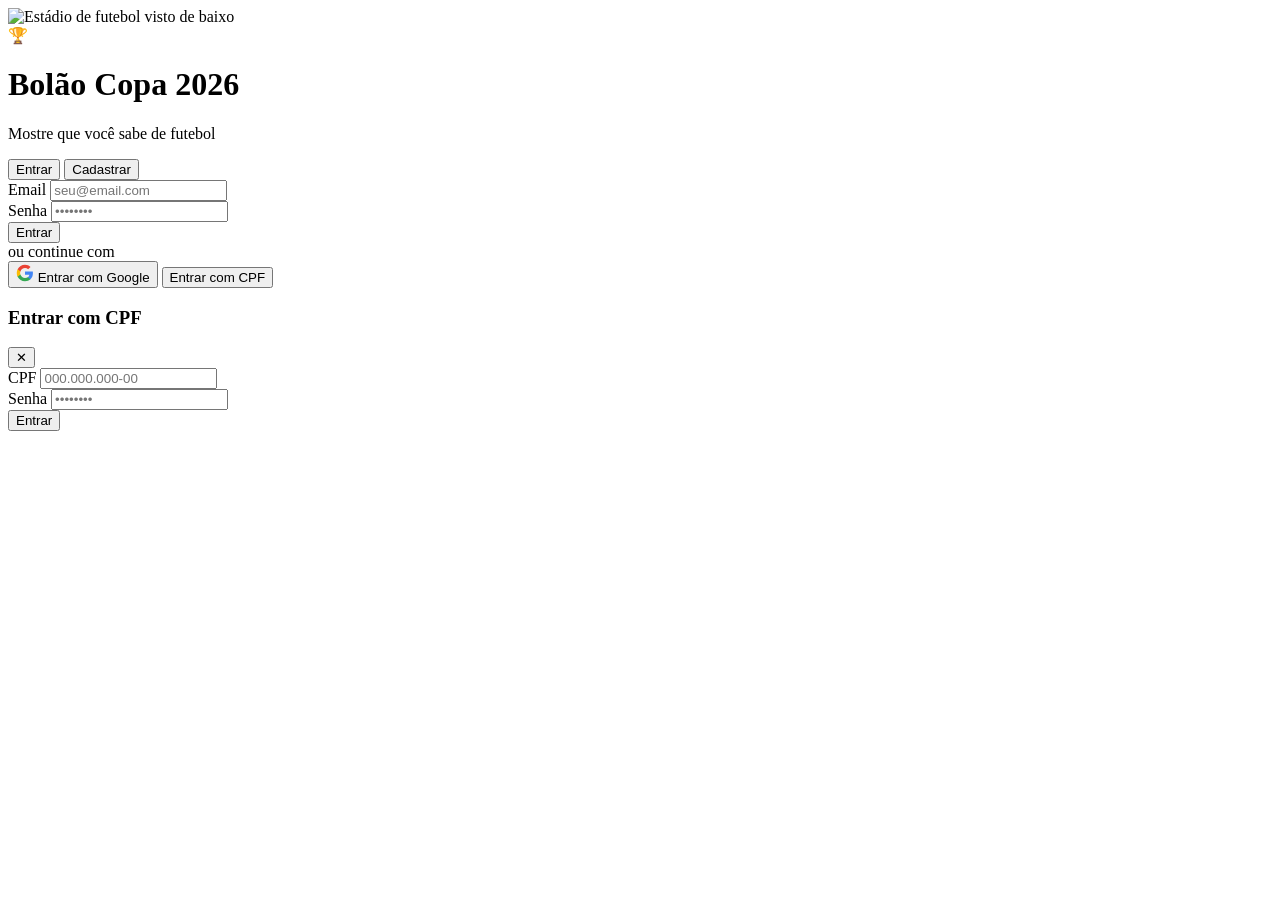
==== index.html @ 90c9f1b7 "Add files via upload" ====
<!DOCTYPE html>
<html lang="pt-BR">
<head>
  <meta charset="UTF-8">
  <meta name="viewport" content="width=device-width, initial-scale=1.0">
  <title>Bolão Copa 2026</title>
  <link rel="preconnect" href="https://fonts.googleapis.com">
  <link href="https://fonts.googleapis.com/css2?family=Inter:wght@300;400;500;600;700;800;900&display=swap" rel="stylesheet">
  <link rel="stylesheet" href="css/global.css">
  <link rel="stylesheet" href="css/auth.css">
</head>
<body class="auth-page">

  <div class="auth-bg">
    <div class="auth-overlay"></div>
    <img
      src="https://images.unsplash.com/photo-1522778119026-d647f0596c20?w=1600&q=80"
      alt="Estádio de futebol visto de baixo"
      class="auth-bg-img"
    >
  </div>

  <main class="auth-container">
    <div class="auth-card" id="authCard">

      <div class="auth-logo">
        <div class="auth-trophy">🏆</div>
        <h1>Bolão Copa <span>2026</span></h1>
        <p>Mostre que você sabe de futebol</p>
      </div>

      <!-- TABS -->
      <div class="auth-tabs" id="authTabs">
        <button class="auth-tab active" data-tab="login" onclick="switchAuthTab('login')">Entrar</button>
        <button class="auth-tab" data-tab="register" onclick="switchAuthTab('register')">Cadastrar</button>
      </div>

      <!-- LOGIN FORM -->
      <div id="formLogin" class="auth-form">
        <div class="form-group">
          <label for="loginEmail">Email</label>
          <input type="email" id="loginEmail" placeholder="seu@email.com" autocomplete="email">
        </div>
        <div class="form-group">
          <label for="loginPass">Senha</label>
          <input type="password" id="loginPass" placeholder="••••••••" autocomplete="current-password">
        </div>
        <div id="loginError" class="form-error" style="display:none"></div>
        <button class="btn-primary" onclick="doEmailLogin()" id="btnLogin">
          <span>Entrar</span>
        </button>
        <div class="auth-divider"><span>ou continue com</span></div>
        <button class="btn-social" onclick="doGoogleLogin()">
          <svg width="18" height="18" viewBox="0 0 24 24" aria-hidden="true">
            <path fill="#4285F4" d="M22.56 12.25c0-.78-.07-1.53-.2-2.25H12v4.26h5.92c-.26 1.37-1.04 2.53-2.21 3.31v2.77h3.57c2.08-1.92 3.28-4.74 3.28-8.09z"/>
            <path fill="#34A853" d="M12 23c2.97 0 5.46-.98 7.28-2.66l-3.57-2.77c-.98.66-2.23 1.06-3.71 1.06-2.86 0-5.29-1.93-6.16-4.53H2.18v2.84C3.99 20.53 7.7 23 12 23z"/>
            <path fill="#FBBC05" d="M5.84 14.09c-.22-.66-.35-1.36-.35-2.09s.13-1.43.35-2.09V7.07H2.18C1.43 8.55 1 10.22 1 12s.43 3.45 1.18 4.93l2.85-2.22.81-.62z"/>
            <path fill="#EA4335" d="M12 5.38c1.62 0 3.06.56 4.21 1.64l3.15-3.15C17.45 2.09 14.97 1 12 1 7.7 1 3.99 3.47 2.18 7.07l3.66 2.84c.87-2.6 3.3-4.53 6.16-4.53z"/>
          </svg>
          Entrar com Google
        </button>
        <button class="btn-outline" onclick="showCpfModal()">Entrar com CPF</button>
      </div>

      <!-- REGISTER FORM -->
      <div id="formRegister" class="auth-form" style="display:none">
        <div class="form-group">
          <label for="regName">Nome completo</label>
          <input type="text" id="regName" placeholder="Seu nome" autocomplete="name">
        </div>
        <div class="form-group">
          <label for="regEmail">Email</label>
          <input type="email" id="regEmail" placeholder="seu@email.com" autocomplete="email">
        </div>
        <div class="form-group">
          <label for="regPass">Senha</label>
          <input type="password" id="regPass" placeholder="Mínimo 8 caracteres" autocomplete="new-password">
        </div>
        <div id="registerError" class="form-error" style="display:none"></div>
        <button class="btn-primary" onclick="doEmailRegister()" id="btnRegister">
          <span>Criar conta</span>
        </button>
        <div class="auth-divider"><span>ou cadastre com</span></div>
        <button class="btn-social" onclick="doGoogleLogin()">
          <svg width="18" height="18" viewBox="0 0 24 24" aria-hidden="true">
            <path fill="#4285F4" d="M22.56 12.25c0-.78-.07-1.53-.2-2.25H12v4.26h5.92c-.26 1.37-1.04 2.53-2.21 3.31v2.77h3.57c2.08-1.92 3.28-4.74 3.28-8.09z"/>
            <path fill="#34A853" d="M12 23c2.97 0 5.46-.98 7.28-2.66l-3.57-2.77c-.98.66-2.23 1.06-3.71 1.06-2.86 0-5.29-1.93-6.16-4.53H2.18v2.84C3.99 20.53 7.7 23 12 23z"/>
            <path fill="#FBBC05" d="M5.84 14.09c-.22-.66-.35-1.36-.35-2.09s.13-1.43.35-2.09V7.07H2.18C1.43 8.55 1 10.22 1 12s.43 3.45 1.18 4.93l2.85-2.22.81-.62z"/>
            <path fill="#EA4335" d="M12 5.38c1.62 0 3.06.56 4.21 1.64l3.15-3.15C17.45 2.09 14.97 1 12 1 7.7 1 3.99 3.47 2.18 7.07l3.66 2.84c.87-2.6 3.3-4.53 6.16-4.53z"/>
          </svg>
          Cadastrar com Google
        </button>
      </div>

    </div>
  </main>

  <!-- CPF MODAL -->
  <div class="modal-overlay" id="cpfModal" onclick="hideCpfModal(event)">
    <div class="modal-box">
      <div class="modal-header">
        <h3>Entrar com CPF</h3>
        <button class="modal-close" onclick="hideCpfModal()">✕</button>
      </div>
      <div class="form-group">
        <label for="cpfInput">CPF</label>
        <input type="text" id="cpfInput" placeholder="000.000.000-00" maxlength="14" oninput="maskCPF(this)">
      </div>
      <div class="form-group">
        <label for="cpfPass">Senha</label>
        <input type="password" id="cpfPass" placeholder="••••••••">
      </div>
      <div id="cpfError" class="form-error" style="display:none"></div>
      <button class="btn-primary" onclick="doCpfLogin()">Entrar</button>
    </div>
  </div>

  <!-- TOAST -->
  <div class="toast" id="toast" role="alert" aria-live="polite"></div>

  <!-- Supabase -->
  <script src="https://cdn.jsdelivr.net/npm/@supabase/supabase-js@2/dist/umd/supabase.min.js"></script>
  <script src="js/config.js"></script>
  <script src="js/auth.js"></script>
</body>
</html>
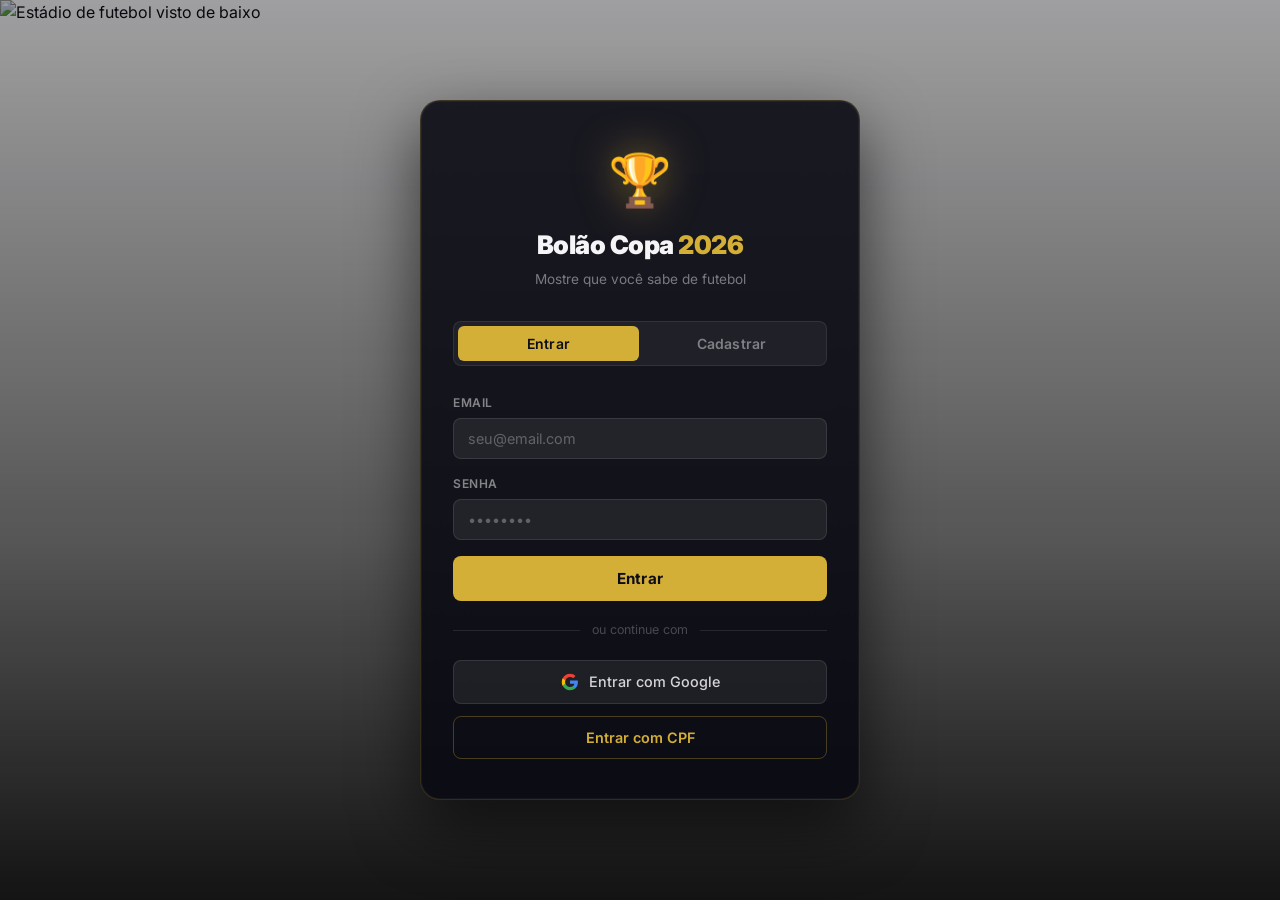
==== commit d55d5214: "Google auth arrumando google auth" ====
--- a/index.html
+++ b/index.html
@@ -115,12 +115,23 @@
     </div>
   </div>
 
-  <!-- TOAST -->
+<!-- TOAST -->
   <div class="toast" id="toast" role="alert" aria-live="polite"></div>
 
-  <!-- Supabase -->
-  <script src="https://cdn.jsdelivr.net/npm/@supabase/supabase-js@2/dist/umd/supabase.min.js"></script>
-  <script src="js/config.js"></script>
-  <script src="js/auth.js"></script>
+  <script>
+    window.addEventListener('load', function() {
+      var s1 = document.createElement('script');
+      s1.src = 'https://cdn.jsdelivr.net/npm/@supabase/supabase-js@2/dist/umd/supabase.min.js';
+      s1.onload = function() {
+        var s2 = document.createElement('script'); s2.src = 'js/config.js';
+        s2.onload = function() {
+          var s3 = document.createElement('script'); s3.src = 'js/auth.js';
+          document.body.appendChild(s3);
+        };
+        document.body.appendChild(s2);
+      };
+      document.body.appendChild(s1);
+    });
+  </script>
 </body>
 </html>
--- a/css/global.css
+++ b/css/global.css
@@ -0,0 +1,330 @@
+/* =============================================
+   BOLÃO COPA 2026 — Global Styles
+   Paleta: Gelo #F5F5F7 · Ouro #D4AF37
+   ============================================= */
+
+:root {
+  /* Brand */
+  --gold: #D4AF37;
+  --gold-light: #E8CF6A;
+  --gold-dark: #A88A20;
+  --gold-bg: rgba(212, 175, 55, 0.1);
+  --gold-border: rgba(212, 175, 55, 0.25);
+
+  /* Neutrals — Light */
+  --bg: #F5F5F7;
+  --bg-2: #FFFFFF;
+  --bg-3: #EBEBED;
+  --bg-4: #E0E0E3;
+  --text: #0D0D1A;
+  --text-2: #4A4A6A;
+  --text-3: #888899;
+  --border: rgba(13, 13, 26, 0.1);
+  --border-2: rgba(13, 13, 26, 0.06);
+  --card: #FFFFFF;
+  --shadow-sm: 0 1px 4px rgba(13,13,26,0.06);
+  --shadow: 0 2px 12px rgba(13,13,26,0.08);
+  --shadow-lg: 0 8px 32px rgba(13,13,26,0.12);
+
+  /* Semantic */
+  --green: #16a34a;
+  --green-bg: rgba(22, 163, 74, 0.1);
+  --red: #dc2626;
+  --red-bg: rgba(220, 38, 38, 0.1);
+  --blue: #2563eb;
+  --blue-bg: rgba(37, 99, 235, 0.08);
+
+  /* Layout */
+  --radius-sm: 8px;
+  --radius: 12px;
+  --radius-lg: 16px;
+  --radius-full: 999px;
+
+  /* Nav */
+  --topbar-h: 60px;
+  --nav-h: 52px;
+}
+
+/* Dark mode */
+body.dark {
+  --bg: #080812;
+  --bg-2: #0F0F22;
+  --bg-3: #161628;
+  --bg-4: #1E1E38;
+  --text: #F0F0F5;
+  --text-2: #9090B0;
+  --text-3: #555575;
+  --border: rgba(212, 175, 55, 0.12);
+  --border-2: rgba(212, 175, 55, 0.06);
+  --card: #0F0F22;
+  --shadow-sm: 0 1px 4px rgba(0,0,0,0.3);
+  --shadow: 0 2px 12px rgba(0,0,0,0.4);
+  --shadow-lg: 0 8px 32px rgba(0,0,0,0.5);
+  --gold-bg: rgba(212, 175, 55, 0.08);
+  --gold-border: rgba(212, 175, 55, 0.2);
+}
+
+/* Reset */
+*, *::before, *::after { box-sizing: border-box; margin: 0; padding: 0; }
+html { scroll-behavior: smooth; }
+body {
+  font-family: 'Inter', -apple-system, BlinkMacSystemFont, sans-serif;
+  font-size: 16px;
+  line-height: 1.5;
+  background: var(--bg);
+  color: var(--text);
+  transition: background 0.25s, color 0.25s;
+  -webkit-font-smoothing: antialiased;
+}
+img { max-width: 100%; display: block; }
+button { font-family: inherit; cursor: pointer; }
+input, select { font-family: inherit; }
+a { color: var(--gold); text-decoration: none; }
+
+/* ======= SHARED COMPONENTS ======= */
+
+/* Buttons */
+.btn-primary {
+  display: flex;
+  align-items: center;
+  justify-content: center;
+  gap: 8px;
+  width: 100%;
+  padding: 13px 20px;
+  background: var(--gold);
+  color: #0D0D1A;
+  border: none;
+  border-radius: var(--radius-sm);
+  font-size: 0.95rem;
+  font-weight: 700;
+  letter-spacing: 0.2px;
+  transition: background 0.2s, transform 0.15s;
+}
+.btn-primary:hover { background: var(--gold-light); }
+.btn-primary:active { transform: scale(0.98); }
+.btn-primary:disabled { opacity: 0.5; cursor: not-allowed; }
+
+.btn-outline {
+  display: flex;
+  align-items: center;
+  justify-content: center;
+  gap: 8px;
+  width: 100%;
+  padding: 12px 20px;
+  background: transparent;
+  color: var(--gold);
+  border: 1px solid var(--gold-border);
+  border-radius: var(--radius-sm);
+  font-size: 0.9rem;
+  font-weight: 600;
+  transition: background 0.2s, border-color 0.2s;
+}
+.btn-outline:hover { background: var(--gold-bg); border-color: var(--gold); }
+
+.btn-outline-sm {
+  padding: 7px 14px;
+  background: transparent;
+  color: var(--text-2);
+  border: 1px solid var(--border);
+  border-radius: var(--radius-sm);
+  font-size: 0.82rem;
+  font-weight: 500;
+  transition: all 0.2s;
+}
+.btn-outline-sm:hover { border-color: var(--gold); color: var(--gold); }
+
+/* Form */
+.form-group { margin-bottom: 1rem; }
+.form-group label {
+  display: block;
+  font-size: 0.75rem;
+  font-weight: 600;
+  text-transform: uppercase;
+  letter-spacing: 0.6px;
+  color: var(--text-3);
+  margin-bottom: 6px;
+}
+.form-group input,
+.form-group select {
+  width: 100%;
+  padding: 11px 14px;
+  background: var(--bg-3);
+  border: 1px solid var(--border);
+  border-radius: var(--radius-sm);
+  color: var(--text);
+  font-size: 0.9rem;
+  outline: none;
+  transition: border 0.2s, background 0.2s;
+}
+.form-group input:focus,
+.form-group select:focus {
+  border-color: var(--gold);
+  background: var(--bg-2);
+}
+.form-group input::placeholder { color: var(--text-3); }
+.form-error {
+  background: var(--red-bg);
+  color: var(--red);
+  border: 1px solid rgba(220,38,38,0.2);
+  border-radius: var(--radius-sm);
+  padding: 9px 12px;
+  font-size: 0.83rem;
+  font-weight: 500;
+  margin-bottom: 1rem;
+}
+
+/* Toast */
+.toast {
+  position: fixed;
+  bottom: 24px;
+  right: 24px;
+  background: var(--card);
+  border: 1px solid var(--border);
+  border-radius: var(--radius);
+  padding: 12px 18px;
+  font-size: 0.875rem;
+  color: var(--text);
+  box-shadow: var(--shadow-lg);
+  z-index: 9999;
+  opacity: 0;
+  transform: translateY(8px);
+  pointer-events: none;
+  transition: opacity 0.25s, transform 0.25s;
+  max-width: 320px;
+}
+.toast.show {
+  opacity: 1;
+  transform: translateY(0);
+  pointer-events: auto;
+}
+
+/* Modal */
+.modal-overlay {
+  position: fixed;
+  inset: 0;
+  background: rgba(0,0,0,0.65);
+  z-index: 1000;
+  display: none;
+  align-items: center;
+  justify-content: center;
+  padding: 1rem;
+  backdrop-filter: blur(4px);
+}
+.modal-overlay.open { display: flex; }
+.modal-box {
+  background: var(--card);
+  border: 1px solid var(--border);
+  border-radius: var(--radius-lg);
+  padding: 2rem;
+  width: 100%;
+  max-width: 400px;
+  box-shadow: var(--shadow-lg);
+}
+.modal-header {
+  display: flex;
+  align-items: center;
+  justify-content: space-between;
+  margin-bottom: 1.5rem;
+}
+.modal-header h3 { font-size: 1.1rem; font-weight: 700; }
+.modal-close {
+  background: none;
+  border: none;
+  color: var(--text-3);
+  font-size: 1rem;
+  padding: 4px;
+  border-radius: 4px;
+  transition: color 0.2s;
+}
+.modal-close:hover { color: var(--text); }
+
+/* Spinner */
+.spinner {
+  width: 20px;
+  height: 20px;
+  border: 2px solid var(--border);
+  border-top-color: var(--gold);
+  border-radius: 50%;
+  animation: spin 0.65s linear infinite;
+  flex-shrink: 0;
+}
+@keyframes spin { to { transform: rotate(360deg); } }
+
+.loading-state {
+  display: flex;
+  align-items: center;
+  justify-content: center;
+  gap: 12px;
+  padding: 3rem 1rem;
+  color: var(--text-3);
+  font-size: 0.9rem;
+  width: 100%;
+}
+
+/* Utility */
+.gold { color: var(--gold); }
+.green { color: var(--green); }
+.red { color: var(--red); }
+.muted { color: var(--text-3); }
+
+/* Section Label */
+.section-label {
+  display: flex;
+  align-items: center;
+  gap: 10px;
+  font-size: 0.72rem;
+  font-weight: 700;
+  text-transform: uppercase;
+  letter-spacing: 1.2px;
+  color: var(--gold);
+  margin-bottom: 1rem;
+}
+.section-label::after {
+  content: '';
+  flex: 1;
+  height: 1px;
+  background: var(--border);
+}
+
+/* Live pill */
+.live-pill {
+  display: flex;
+  align-items: center;
+  gap: 7px;
+  background: var(--bg-3);
+  border: 1px solid var(--border);
+  border-radius: var(--radius-full);
+  padding: 6px 14px;
+  font-size: 0.78rem;
+  font-weight: 500;
+  color: var(--text-2);
+}
+.live-dot {
+  width: 7px;
+  height: 7px;
+  border-radius: 50%;
+  background: var(--green);
+  animation: livePulse 1.5s infinite;
+}
+@keyframes livePulse { 0%,100%{opacity:1} 50%{opacity:0.3} }
+
+/* Page Header */
+.page-header {
+  display: flex;
+  align-items: center;
+  justify-content: space-between;
+  flex-wrap: wrap;
+  gap: 12px;
+  margin-bottom: 1.5rem;
+}
+.page-header h2 {
+  font-size: 1.35rem;
+  font-weight: 800;
+  letter-spacing: -0.5px;
+}
+
+/* ======= RESPONSIVE ======= */
+@media (max-width: 480px) {
+  .toast { bottom: 80px; right: 12px; left: 12px; }
+  .modal-box { padding: 1.5rem; }
+}
--- a/css/auth.css
+++ b/css/auth.css
@@ -0,0 +1,176 @@
+/* =============================================
+   AUTH PAGE STYLES
+   ============================================= */
+
+.auth-page {
+  min-height: 100vh;
+  display: flex;
+  align-items: center;
+  justify-content: center;
+  padding: 1rem;
+}
+
+/* Background */
+.auth-bg {
+  position: fixed;
+  inset: 0;
+  z-index: 0;
+  overflow: hidden;
+}
+.auth-bg-img {
+  width: 100%;
+  height: 100%;
+  object-fit: cover;
+  object-position: center bottom;
+  filter: brightness(0.6) saturate(0.8);
+}
+.auth-overlay {
+  position: absolute;
+  inset: 0;
+  background: linear-gradient(
+    to top,
+    rgba(0, 0, 0, 0.92) 0%,
+    rgba(0, 0, 0, 0.65) 40%,
+    rgba(0, 0, 0, 0.35) 100%
+  );
+}
+
+/* Card */
+.auth-container {
+  position: relative;
+  z-index: 1;
+  width: 100%;
+  max-width: 440px;
+}
+
+.auth-card {
+  background: rgba(8, 8, 18, 0.88);
+  border: 1px solid rgba(212, 175, 55, 0.2);
+  border-radius: 20px;
+  padding: 2.5rem 2rem;
+  backdrop-filter: blur(24px);
+  -webkit-backdrop-filter: blur(24px);
+  box-shadow:
+    0 0 0 1px rgba(255,255,255,0.04) inset,
+    0 24px 64px rgba(0,0,0,0.6);
+}
+
+/* Logo */
+.auth-logo {
+  text-align: center;
+  margin-bottom: 2rem;
+}
+.auth-trophy {
+  font-size: 3.2rem;
+  display: block;
+  margin-bottom: 0.5rem;
+  filter: drop-shadow(0 0 20px rgba(212,175,55,0.5));
+}
+.auth-logo h1 {
+  font-size: 1.6rem;
+  font-weight: 900;
+  color: #F5F5F7;
+  letter-spacing: -0.5px;
+}
+.auth-logo h1 span { color: var(--gold); }
+.auth-logo p {
+  font-size: 0.85rem;
+  color: rgba(245, 245, 247, 0.45);
+  margin-top: 4px;
+}
+
+/* Tabs */
+.auth-tabs {
+  display: flex;
+  background: rgba(255, 255, 255, 0.05);
+  border: 1px solid rgba(255,255,255,0.08);
+  border-radius: var(--radius-sm);
+  padding: 4px;
+  margin-bottom: 1.75rem;
+  gap: 2px;
+}
+.auth-tab {
+  flex: 1;
+  padding: 9px;
+  border: none;
+  background: transparent;
+  color: rgba(245, 245, 247, 0.45);
+  font-size: 0.875rem;
+  font-weight: 600;
+  border-radius: 6px;
+  transition: all 0.2s;
+  letter-spacing: 0.2px;
+}
+.auth-tab.active {
+  background: var(--gold);
+  color: #0D0D1A;
+}
+
+/* Override form for dark auth bg */
+.auth-card .form-group label { color: rgba(245,245,247,0.5); }
+.auth-card .form-group input {
+  background: rgba(255, 255, 255, 0.07);
+  border: 1px solid rgba(255,255,255,0.1);
+  color: #F5F5F7;
+}
+.auth-card .form-group input:focus {
+  border-color: var(--gold);
+  background: rgba(255, 255, 255, 0.1);
+}
+.auth-card .form-group input::placeholder { color: rgba(245,245,247,0.3); }
+
+/* Divider */
+.auth-divider {
+  display: flex;
+  align-items: center;
+  gap: 12px;
+  margin: 1.25rem 0;
+  color: rgba(245,245,247,0.25);
+  font-size: 0.78rem;
+}
+.auth-divider::before,
+.auth-divider::after {
+  content: '';
+  flex: 1;
+  height: 1px;
+  background: rgba(255,255,255,0.1);
+}
+
+/* Social buttons */
+.btn-social {
+  display: flex;
+  align-items: center;
+  justify-content: center;
+  gap: 10px;
+  width: 100%;
+  padding: 12px 16px;
+  background: rgba(255, 255, 255, 0.07);
+  color: rgba(245,245,247,0.85);
+  border: 1px solid rgba(255,255,255,0.1);
+  border-radius: var(--radius-sm);
+  font-size: 0.9rem;
+  font-weight: 500;
+  margin-bottom: 0.75rem;
+  transition: background 0.2s, border-color 0.2s;
+}
+.btn-social:hover {
+  background: rgba(255, 255, 255, 0.12);
+  border-color: rgba(255,255,255,0.2);
+}
+
+/* Override btn-outline for auth */
+.auth-card .btn-outline {
+  color: var(--gold);
+  border-color: rgba(212,175,55,0.3);
+}
+.auth-card .btn-outline:hover {
+  background: rgba(212,175,55,0.1);
+  border-color: var(--gold);
+}
+
+.auth-form > .btn-primary { margin-bottom: 0; }
+
+@media (max-width: 480px) {
+  .auth-card { padding: 2rem 1.25rem; }
+  .auth-logo h1 { font-size: 1.4rem; }
+}
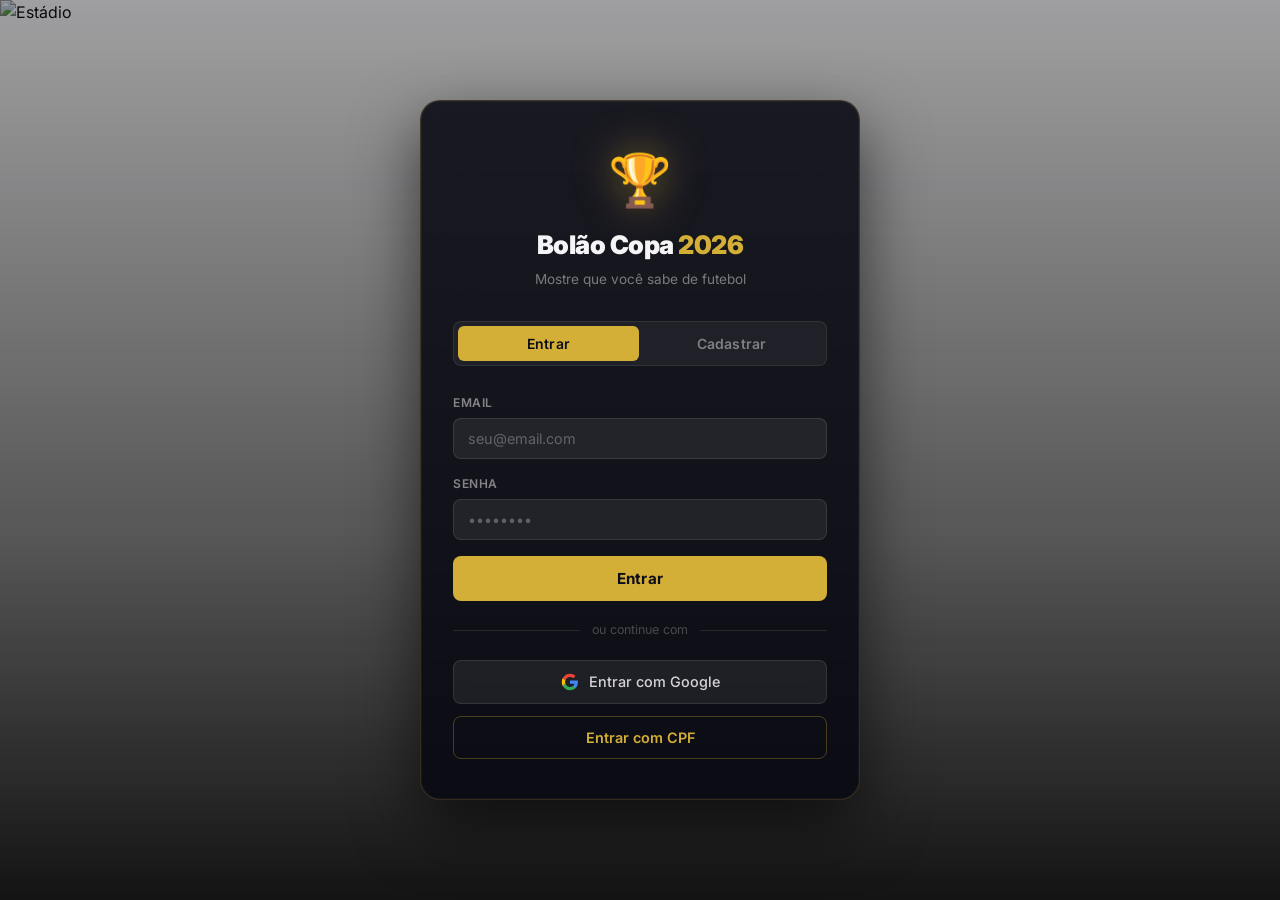
==== commit 6be996c3: "Refactor authentication buttons and modal IDs" ====
--- a/index.html
+++ b/index.html
@@ -13,11 +13,7 @@
 
   <div class="auth-bg">
     <div class="auth-overlay"></div>
-    <img
-      src="https://images.unsplash.com/photo-1522778119026-d647f0596c20?w=1600&q=80"
-      alt="Estádio de futebol visto de baixo"
-      class="auth-bg-img"
-    >
+    <img src="https://images.unsplash.com/photo-1522778119026-d647f0596c20?w=1600&q=80" alt="Estádio" class="auth-bg-img">
   </div>
 
   <main class="auth-container">
@@ -29,13 +25,11 @@
         <p>Mostre que você sabe de futebol</p>
       </div>
 
-      <!-- TABS -->
       <div class="auth-tabs" id="authTabs">
         <button class="auth-tab active" data-tab="login" onclick="switchAuthTab('login')">Entrar</button>
         <button class="auth-tab" data-tab="register" onclick="switchAuthTab('register')">Cadastrar</button>
       </div>
 
-      <!-- LOGIN FORM -->
       <div id="formLogin" class="auth-form">
         <div class="form-group">
           <label for="loginEmail">Email</label>
@@ -46,11 +40,11 @@
           <input type="password" id="loginPass" placeholder="••••••••" autocomplete="current-password">
         </div>
         <div id="loginError" class="form-error" style="display:none"></div>
-        <button class="btn-primary" onclick="doEmailLogin()" id="btnLogin">
+        <button class="btn-primary" id="btnLogin">
           <span>Entrar</span>
         </button>
         <div class="auth-divider"><span>ou continue com</span></div>
-        <button class="btn-social" onclick="doGoogleLogin()">
+        <button class="btn-social" id="btnGoogle">
           <svg width="18" height="18" viewBox="0 0 24 24" aria-hidden="true">
             <path fill="#4285F4" d="M22.56 12.25c0-.78-.07-1.53-.2-2.25H12v4.26h5.92c-.26 1.37-1.04 2.53-2.21 3.31v2.77h3.57c2.08-1.92 3.28-4.74 3.28-8.09z"/>
             <path fill="#34A853" d="M12 23c2.97 0 5.46-.98 7.28-2.66l-3.57-2.77c-.98.66-2.23 1.06-3.71 1.06-2.86 0-5.29-1.93-6.16-4.53H2.18v2.84C3.99 20.53 7.7 23 12 23z"/>
@@ -59,10 +53,9 @@
           </svg>
           Entrar com Google
         </button>
-        <button class="btn-outline" onclick="showCpfModal()">Entrar com CPF</button>
-      </div>
-
-      <!-- REGISTER FORM -->
+        <button class="btn-outline" id="btnCpf">Entrar com CPF</button>
+      </div>
+
       <div id="formRegister" class="auth-form" style="display:none">
         <div class="form-group">
           <label for="regName">Nome completo</label>
@@ -77,11 +70,11 @@
           <input type="password" id="regPass" placeholder="Mínimo 8 caracteres" autocomplete="new-password">
         </div>
         <div id="registerError" class="form-error" style="display:none"></div>
-        <button class="btn-primary" onclick="doEmailRegister()" id="btnRegister">
+        <button class="btn-primary" id="btnRegister">
           <span>Criar conta</span>
         </button>
         <div class="auth-divider"><span>ou cadastre com</span></div>
-        <button class="btn-social" onclick="doGoogleLogin()">
+        <button class="btn-social" id="btnGoogleReg">
           <svg width="18" height="18" viewBox="0 0 24 24" aria-hidden="true">
             <path fill="#4285F4" d="M22.56 12.25c0-.78-.07-1.53-.2-2.25H12v4.26h5.92c-.26 1.37-1.04 2.53-2.21 3.31v2.77h3.57c2.08-1.92 3.28-4.74 3.28-8.09z"/>
             <path fill="#34A853" d="M12 23c2.97 0 5.46-.98 7.28-2.66l-3.57-2.77c-.98.66-2.23 1.06-3.71 1.06-2.86 0-5.29-1.93-6.16-4.53H2.18v2.84C3.99 20.53 7.7 23 12 23z"/>
@@ -95,43 +88,176 @@
     </div>
   </main>
 
-  <!-- CPF MODAL -->
-  <div class="modal-overlay" id="cpfModal" onclick="hideCpfModal(event)">
+  <div class="modal-overlay" id="cpfModal">
     <div class="modal-box">
       <div class="modal-header">
         <h3>Entrar com CPF</h3>
-        <button class="modal-close" onclick="hideCpfModal()">✕</button>
+        <button class="modal-close" id="btnCloseCpf">✕</button>
       </div>
       <div class="form-group">
         <label for="cpfInput">CPF</label>
-        <input type="text" id="cpfInput" placeholder="000.000.000-00" maxlength="14" oninput="maskCPF(this)">
+        <input type="text" id="cpfInput" placeholder="000.000.000-00" maxlength="14">
       </div>
       <div class="form-group">
         <label for="cpfPass">Senha</label>
         <input type="password" id="cpfPass" placeholder="••••••••">
       </div>
       <div id="cpfError" class="form-error" style="display:none"></div>
-      <button class="btn-primary" onclick="doCpfLogin()">Entrar</button>
+      <button class="btn-primary" id="btnCpfLogin">Entrar</button>
     </div>
   </div>
 
-<!-- TOAST -->
   <div class="toast" id="toast" role="alert" aria-live="polite"></div>
 
+  <script src="https://cdn.jsdelivr.net/npm/@supabase/supabase-js@2/dist/umd/supabase.min.js" onload="initApp()"></script>
+
   <script>
-    window.addEventListener('load', function() {
-      var s1 = document.createElement('script');
-      s1.src = 'https://cdn.jsdelivr.net/npm/@supabase/supabase-js@2/dist/umd/supabase.min.js';
-      s1.onload = function() {
-        var s2 = document.createElement('script'); s2.src = 'js/config.js';
-        s2.onload = function() {
-          var s3 = document.createElement('script'); s3.src = 'js/auth.js';
-          document.body.appendChild(s3);
-        };
-        document.body.appendChild(s2);
+    const SUPABASE_URL = 'https://olzcsczypoaqpntzfbsv.supabase.co';
+    const SUPABASE_ANON_KEY = 'sb_publishable_GD9R_nDQNxlZY5F0lNaCnw_CUAKm6eX';
+    let sb;
+
+    function initApp() {
+      sb = window.supabase.createClient(SUPABASE_URL, SUPABASE_ANON_KEY);
+
+      sb.auth.getSession().then(({ data }) => {
+        if (data.session) window.location.href = 'app.html';
+      });
+
+      sb.auth.onAuthStateChange((event, session) => {
+        if (event === 'SIGNED_IN' && session) window.location.href = 'app.html';
+      });
+
+      document.getElementById('btnLogin').onclick = doEmailLogin;
+      document.getElementById('btnRegister').onclick = doEmailRegister;
+      document.getElementById('btnGoogle').onclick = doGoogleLogin;
+      document.getElementById('btnGoogleReg').onclick = doGoogleLogin;
+      document.getElementById('btnCpf').onclick = showCpfModal;
+      document.getElementById('btnCloseCpf').onclick = hideCpfModal;
+      document.getElementById('btnCpfLogin').onclick = doCpfLogin;
+      document.getElementById('cpfInput').oninput = function() { maskCPF(this); };
+      document.getElementById('cpfModal').onclick = function(e) {
+        if (e.target === this) hideCpfModal();
       };
-      document.body.appendChild(s1);
-    });
+      document.addEventListener('keydown', e => {
+        if (e.key !== 'Enter') return;
+        const active = document.querySelector('.auth-form:not([style*="none"])');
+        if (!active) return;
+        if (document.getElementById('formLogin') === active) doEmailLogin();
+        else doEmailRegister();
+      });
+    }
+
+    function switchAuthTab(tab) {
+      document.querySelectorAll('.auth-tab').forEach(btn => {
+        btn.classList.toggle('active', btn.dataset.tab === tab);
+      });
+      document.getElementById('formLogin').style.display = tab === 'login' ? 'block' : 'none';
+      document.getElementById('formRegister').style.display = tab === 'register' ? 'block' : 'none';
+    }
+
+    async function doEmailLogin() {
+      const email = document.getElementById('loginEmail').value.trim();
+      const pass = document.getElementById('loginPass').value;
+      clearError('loginError');
+      if (!email || !pass) { showError('loginError', 'Preencha e-mail e senha.'); return; }
+      const btn = document.getElementById('btnLogin');
+      btn.disabled = true;
+      btn.querySelector('span').textContent = 'Entrando...';
+      const { error } = await sb.auth.signInWithPassword({ email, password: pass });
+      if (error) {
+        showError('loginError', traduceErro(error.message));
+        btn.disabled = false;
+        btn.querySelector('span').textContent = 'Entrar';
+      }
+    }
+
+    async function doEmailRegister() {
+      const name = document.getElementById('regName').value.trim();
+      const email = document.getElementById('regEmail').value.trim();
+      const pass = document.getElementById('regPass').value;
+      clearError('registerError');
+      if (!name || !email || !pass) { showError('registerError', 'Preencha todos os campos.'); return; }
+      if (pass.length < 8) { showError('registerError', 'Senha deve ter pelo menos 8 caracteres.'); return; }
+      const btn = document.getElementById('btnRegister');
+      btn.disabled = true;
+      btn.querySelector('span').textContent = 'Criando conta...';
+      const { data, error } = await sb.auth.signUp({ email, password: pass, options: { data: { name } } });
+      if (error) {
+        showError('registerError', traduceErro(error.message));
+        btn.disabled = false;
+        btn.querySelector('span').textContent = 'Criar conta';
+        return;
+      }
+      if (data.user) {
+        await sb.from('profiles').upsert({ id: data.user.id, name, email, created_at: new Date().toISOString() });
+      }
+      if (data.session) {
+        window.location.href = 'app.html';
+      } else {
+        showToast('Verifique seu e-mail para confirmar a conta! 📧');
+        btn.disabled = false;
+        btn.querySelector('span').textContent = 'Criar conta';
+      }
+    }
+
+    async function doGoogleLogin() {
+      const { error } = await sb.auth.signInWithOAuth({
+        provider: 'google',
+        options: { redirectTo: window.location.origin + '/app.html' }
+      });
+      if (error) showToast('Erro: ' + error.message);
+    }
+
+    function showCpfModal() { document.getElementById('cpfModal').classList.add('open'); }
+    function hideCpfModal() { document.getElementById('cpfModal').classList.remove('open'); }
+
+    function maskCPF(el) {
+      let v = el.value.replace(/\D/g, '').slice(0, 11);
+      if (v.length > 9) v = v.slice(0,3)+'.'+v.slice(3,6)+'.'+v.slice(6,9)+'-'+v.slice(9);
+      else if (v.length > 6) v = v.slice(0,3)+'.'+v.slice(3,6)+'.'+v.slice(6);
+      else if (v.length > 3) v = v.slice(0,3)+'.'+v.slice(3);
+      el.value = v;
+    }
+
+    async function doCpfLogin() {
+      const cpf = document.getElementById('cpfInput').value.replace(/\D/g, '');
+      const pass = document.getElementById('cpfPass').value;
+      clearError('cpfError');
+      if (cpf.length !== 11) { showError('cpfError', 'CPF inválido.'); return; }
+      if (!pass) { showError('cpfError', 'Informe a senha.'); return; }
+      const email = cpf + '@cpf.bolao2026.app';
+      const { error } = await sb.auth.signInWithPassword({ email, password: pass });
+      if (error) {
+        const { data: sd, error: se } = await sb.auth.signUp({ email, password: pass, options: { data: { name: 'Usuário ' + cpf.slice(0,3) + '***', cpf } } });
+        if (se) showError('cpfError', 'CPF ou senha incorretos.');
+        else if (sd?.session) window.location.href = 'app.html';
+      }
+    }
+
+    function showError(id, msg) {
+      const el = document.getElementById(id);
+      if (!el) return;
+      el.textContent = msg;
+      el.style.display = 'block';
+    }
+    function clearError(id) {
+      const el = document.getElementById(id);
+      if (el) el.style.display = 'none';
+    }
+    function showToast(msg) {
+      const el = document.getElementById('toast');
+      el.textContent = msg;
+      el.classList.add('show');
+      setTimeout(() => el.classList.remove('show'), 3500);
+    }
+    function traduceErro(msg) {
+      const map = {
+        'Invalid login credentials': 'E-mail ou senha incorretos.',
+        'Email not confirmed': 'Confirme seu e-mail antes de entrar.',
+        'User already registered': 'Este e-mail já está cadastrado.',
+      };
+      return map[msg] || msg;
+    }
   </script>
 </body>
 </html>
